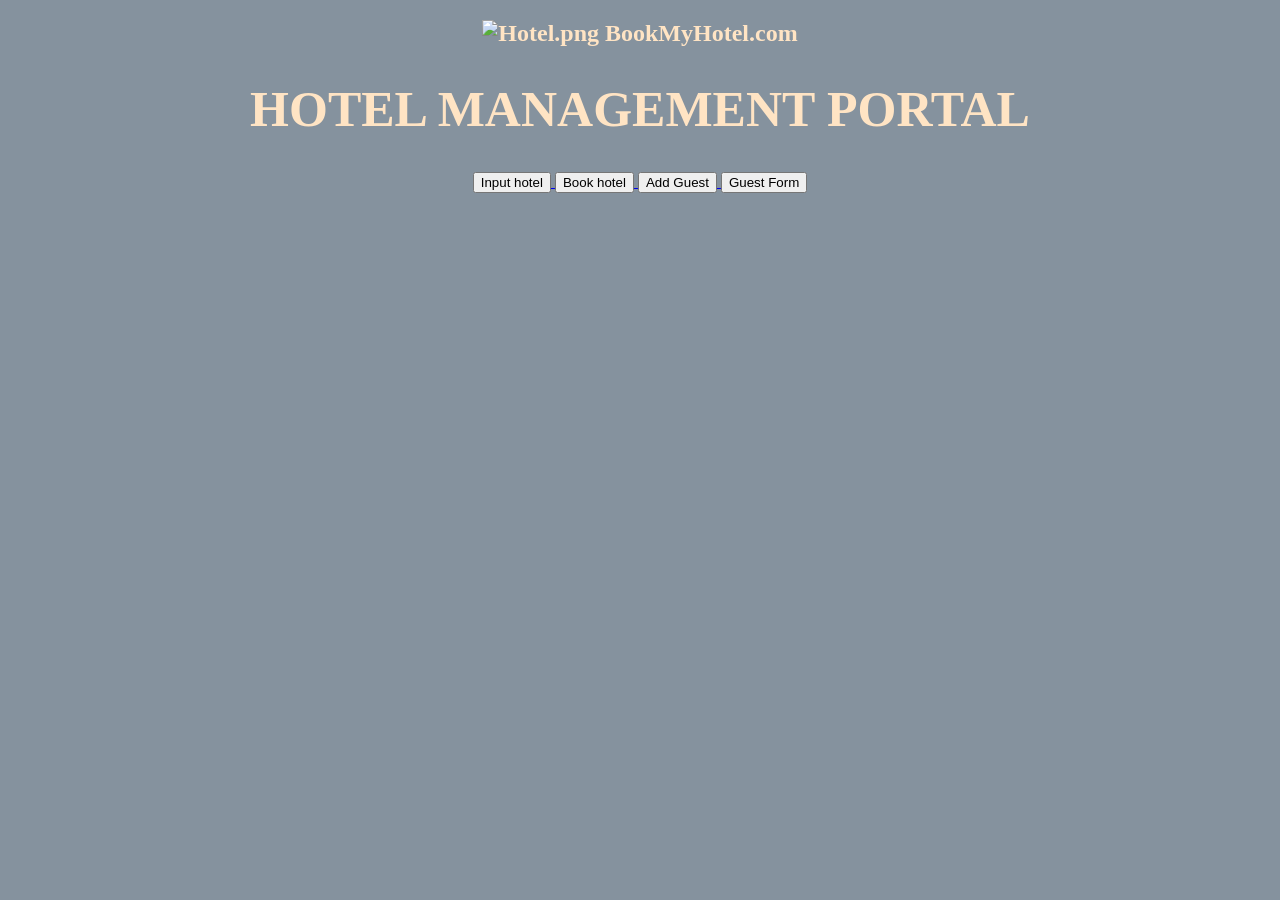
==== index.html @ 0d0ba1c0 "fixed back button" ====
<!DOCTYPE html>
<html>

<head>
  <meta charset="utf-8">
  <meta name="viewport" content="width=device-width">
  <title>Book My Hotel</title>
  <link rel="icon" type="image/x-icon"
    href="https://www.freepnglogos.com/uploads/hotel-logo-png/hotel-bed-human-symbol-with-map-icon-download-29.png">
  <link href="style.css" rel="stylesheet" type="text/css" />
</head>

<body style="text-align: center; background-color: #85929E;">
  <div class="bg-image"></div>

  <div class="bg-text">
    <h2 style="color: bisque;"><img
        src="https://www.freepnglogos.com/uploads/hotel-logo-png/hotel-bed-human-symbol-with-map-icon-download-29.png"
        alt="Hotel.png" style="height:30px; width:30px;"> BookMyHotel.com</h2>
    <h1 style="font-size:50px; color: bisque;">HOTEL MANAGEMENT PORTAL</h1>
    <a href="hotel.html">
      <button class="button">
        Input hotel
      </button>
    </a>

    <a href="booking.html">
      <button class="button">
        Book hotel
      </button>
    </a>

    <a href="guest.html">
      <button class="button">
        Add Guest
      </button>
    </a>
    <a href="form.html">
      <button class="button">
        Guest Form
      </button>
    </a>
  </div>
  <script src="https://replit.com/public/js/replit-badge.js" theme="blue" defer></script>

  <script type="module">
    // Import the functions you need from the SDKs you need
    import {initializeApp} from "https://www.gstatic.com/firebasejs/9.17.1/firebase-app.js";
    import {getAnalytics} from "https://www.gstatic.com/firebasejs/9.17.1/firebase-analytics.js";
    // TODO: Add SDKs for Firebase products that you want to use
    // https://firebase.google.com/docs/web/setup#available-libraries

    // Your web app's Firebase configuration
    // For Firebase JS SDK v7.20.0 and later, measurementId is optional
    const firebaseConfig = {
      apiKey: "AIzaSyAA-fP_sk_fjkoJ_c3bTCPmRI9GsfD-66s",
      authDomain: "hotel-management-with-ui.firebaseapp.com",
      projectId: "hotel-management-with-ui",
      storageBucket: "hotel-management-with-ui.appspot.com",
      messagingSenderId: "488934272050",
      appId: "1:488934272050:web:b50a8208bb8fee0b88e02b",
      measurementId: "G-CKE5DD1521"
    };

    // Initialize Firebase
    const app = initializeApp(firebaseConfig);
    const analytics = getAnalytics(app);
  </script>
</body>

</html>
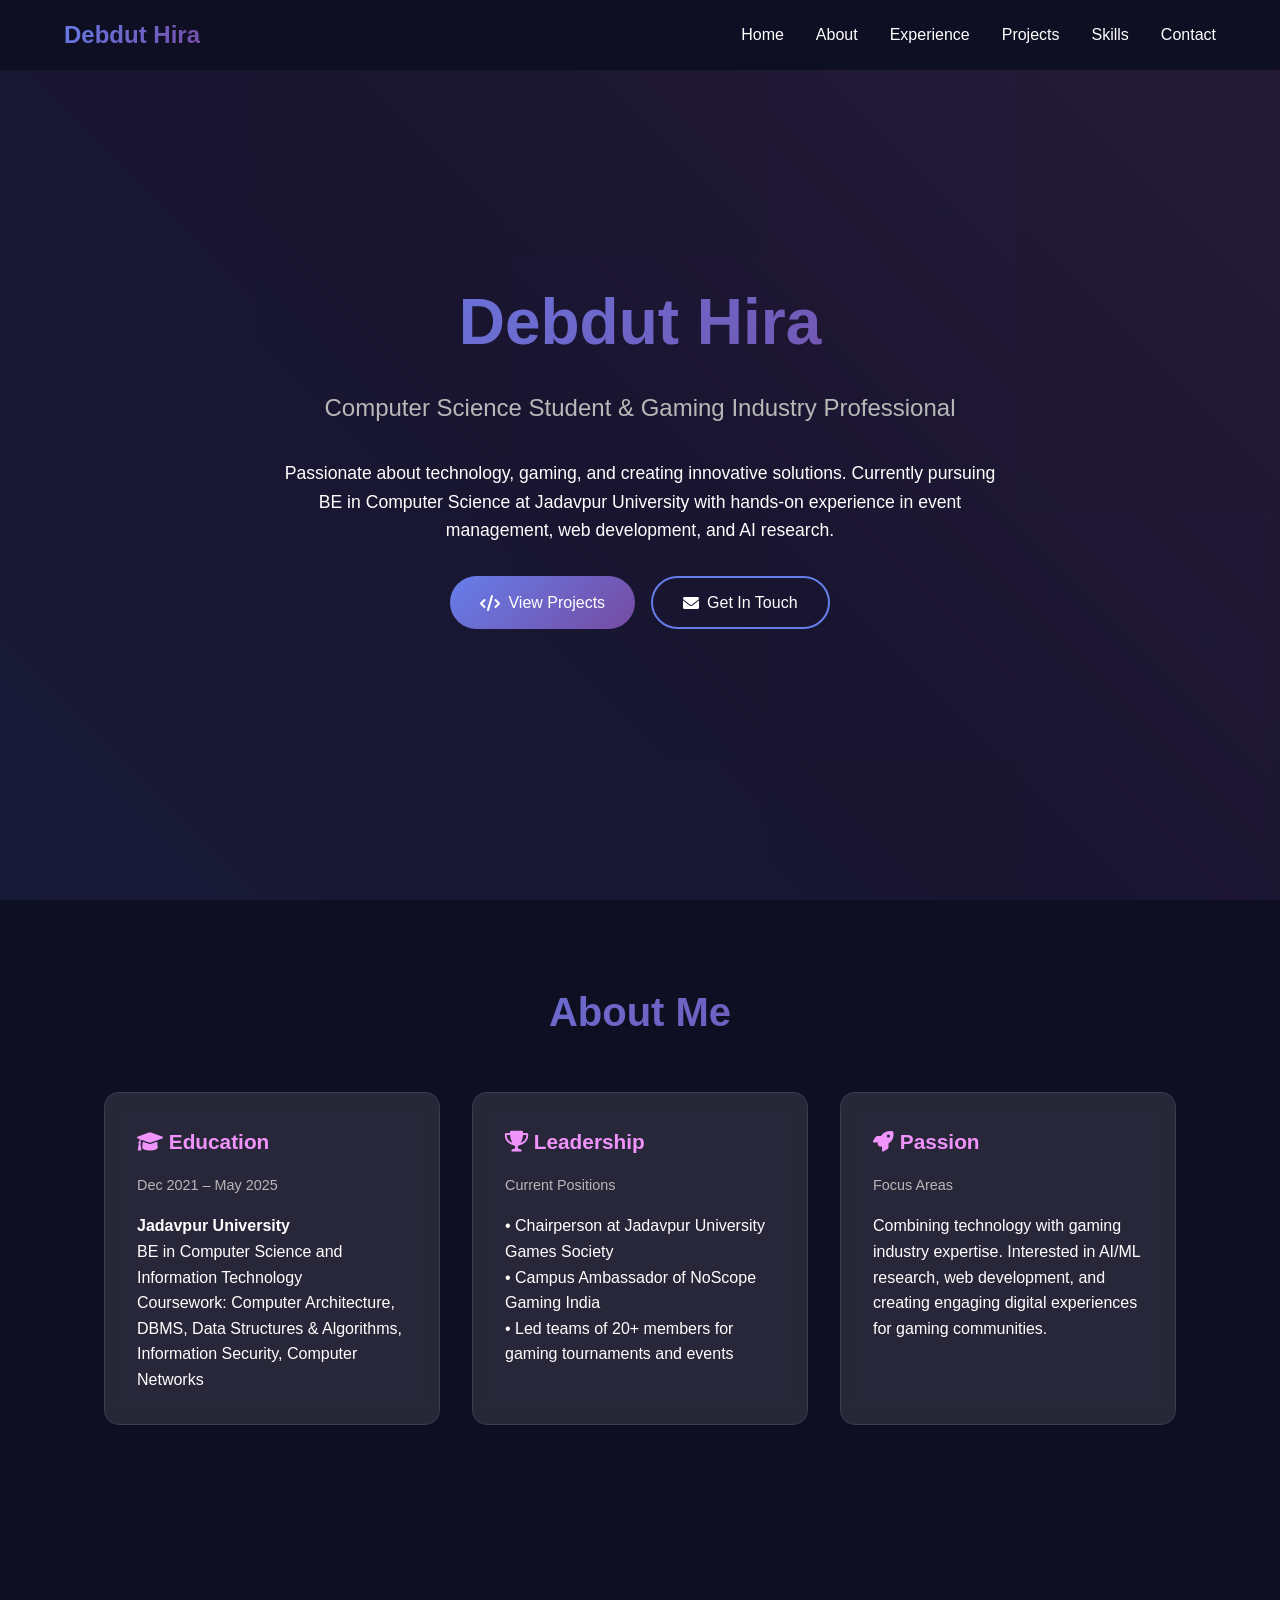
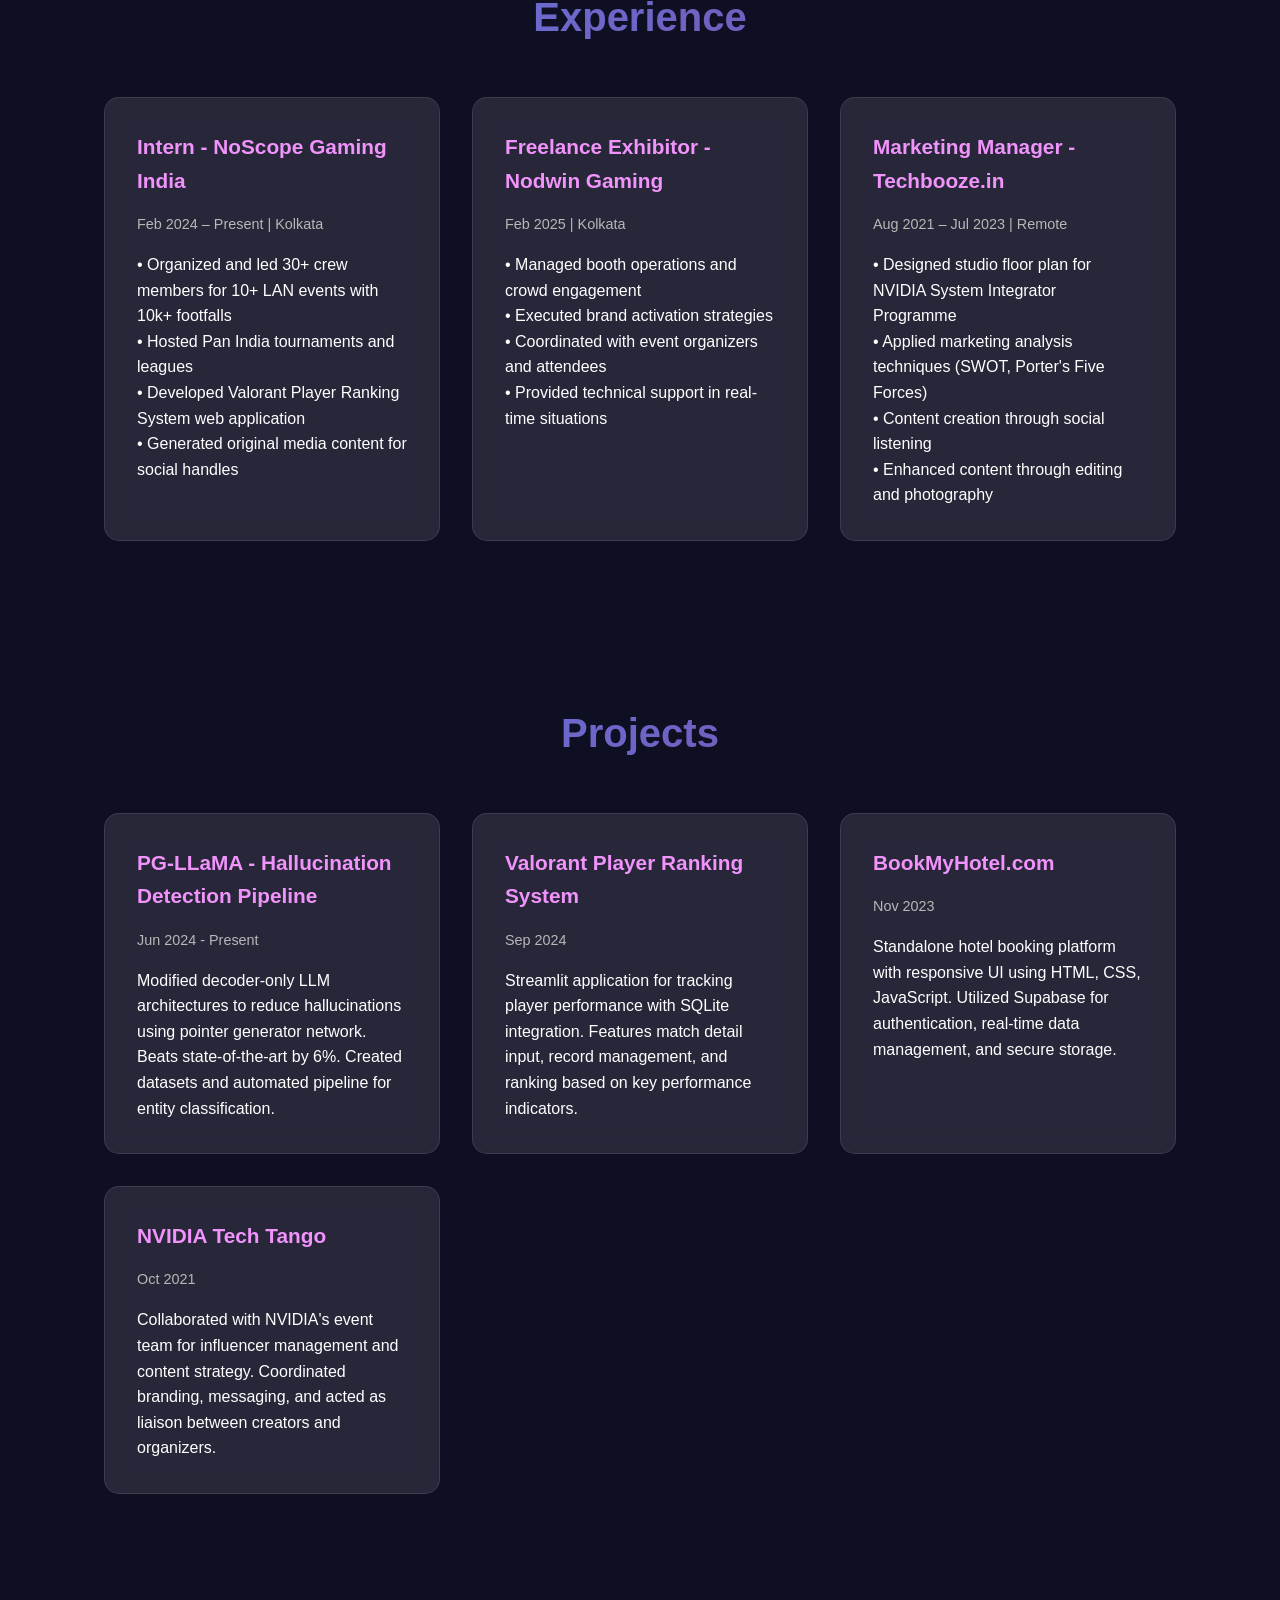
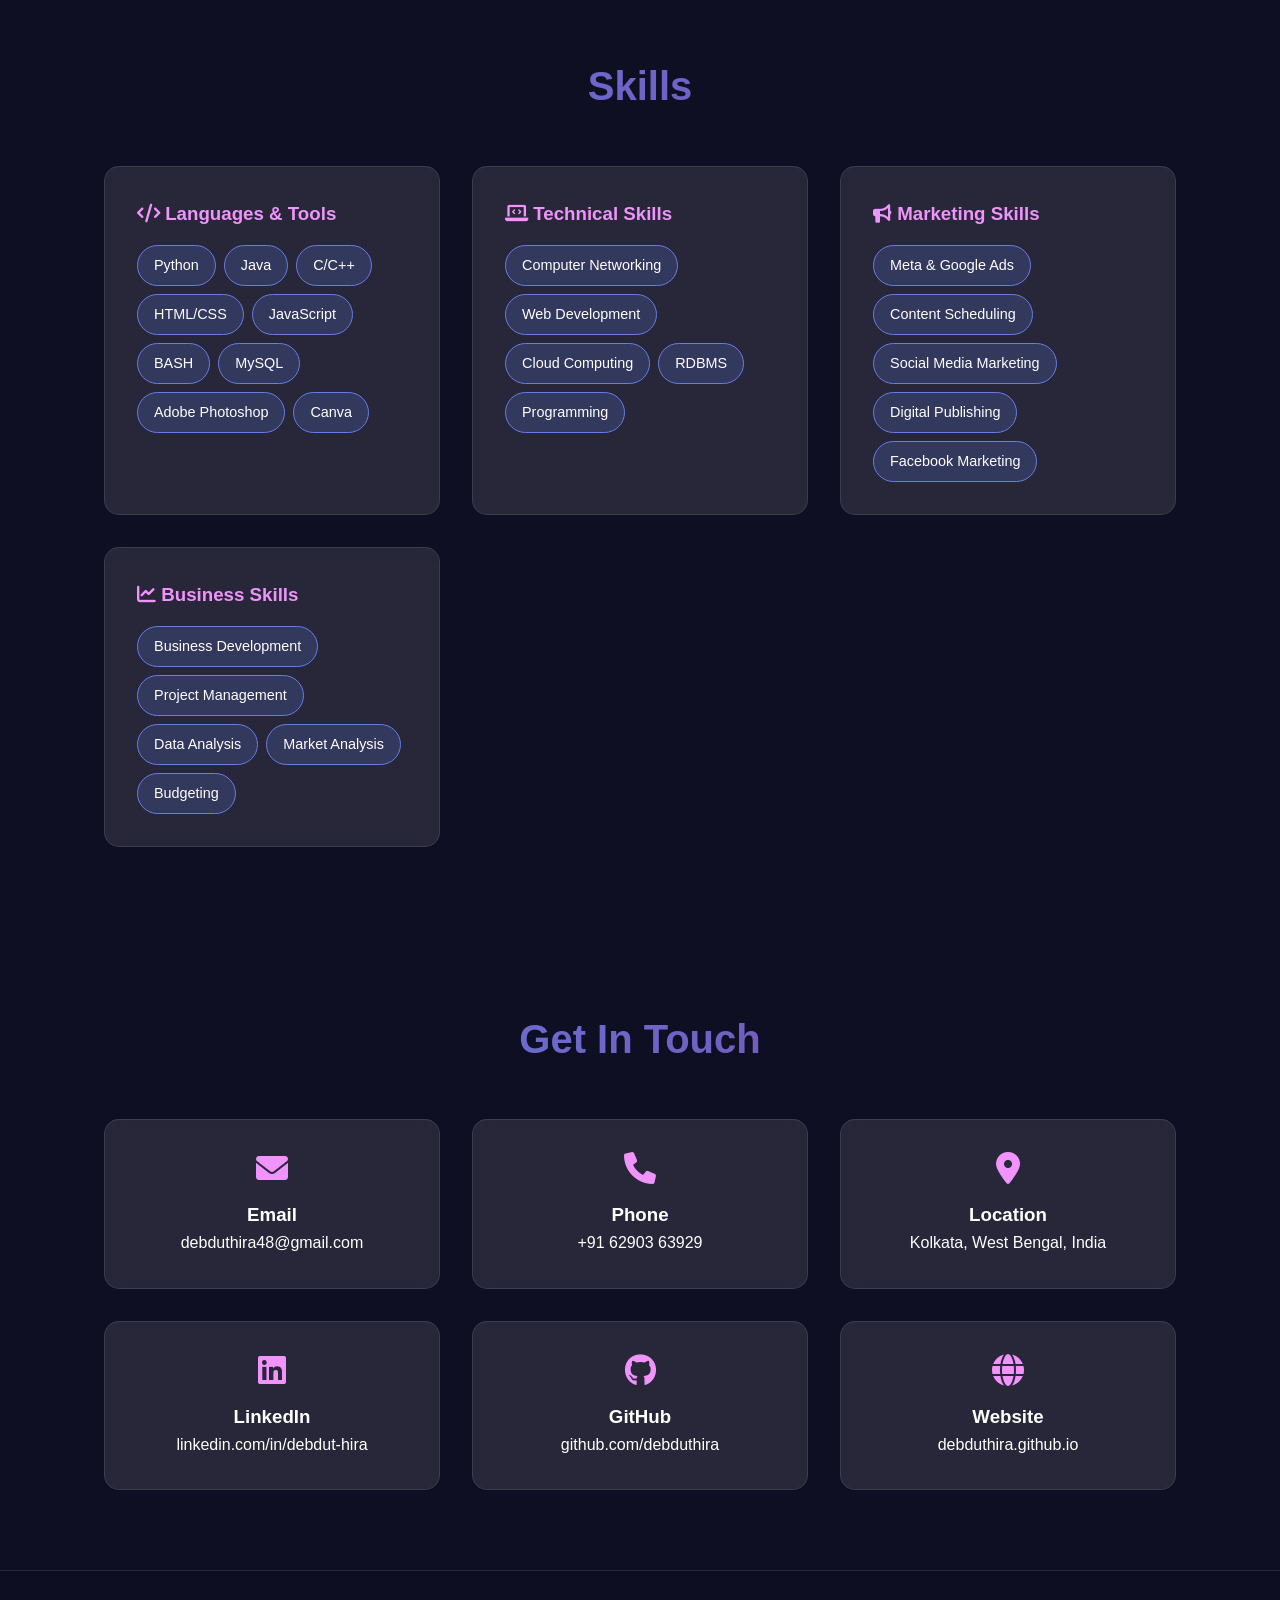
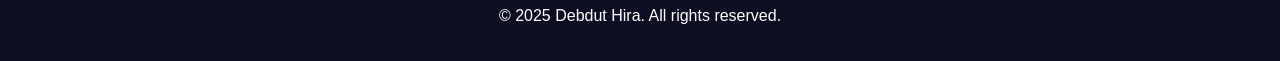
==== commit deaf07a1: "Initial Commit: Portfolio" ====
--- a/index.html
+++ b/index.html
@@ -1,71 +1,846 @@
 <!DOCTYPE html>
-<html>
-
+<html lang="en">
 <head>
-  <meta charset="utf-8">
-  <meta name="viewport" content="width=device-width">
-  <title>Book My Hotel</title>
-  <link rel="icon" type="image/x-icon"
-    href="https://www.freepnglogos.com/uploads/hotel-logo-png/hotel-bed-human-symbol-with-map-icon-download-29.png">
-  <link href="style.css" rel="stylesheet" type="text/css" />
+    <meta charset="UTF-8">
+    <meta name="viewport" content="width=device-width, initial-scale=1.0">
+    <title>Debdut Hira - Portfolio</title>
+    <link href="https://cdnjs.cloudflare.com/ajax/libs/font-awesome/6.0.0/css/all.min.css" rel="stylesheet">
+    <style>
+        * {
+            margin: 0;
+            padding: 0;
+            box-sizing: border-box;
+        }
+
+        :root {
+            --primary-color: #667eea;
+            --secondary-color: #764ba2;
+            --accent-color: #f093fb;
+            --dark-bg: #0f0f23;
+            --card-bg: rgba(255, 255, 255, 0.1);
+            --text-primary: #ffffff;
+            --text-secondary: #b8b8b8;
+            --gradient: linear-gradient(135deg, var(--primary-color), var(--secondary-color));
+        }
+
+        body {
+            font-family: 'Segoe UI', Tahoma, Geneva, Verdana, sans-serif;
+            background: var(--dark-bg);
+            color: var(--text-primary);
+            line-height: 1.6;
+            overflow-x: hidden;
+        }
+
+        /* Animated background */
+        .bg-animation {
+            position: fixed;
+            top: 0;
+            left: 0;
+            width: 100%;
+            height: 100%;
+            z-index: -1;
+            opacity: 0.1;
+        }
+
+        .bg-animation::before {
+            content: '';
+            position: absolute;
+            top: 0;
+            left: 0;
+            width: 100%;
+            height: 100%;
+            background: linear-gradient(45deg, var(--primary-color), var(--secondary-color), var(--accent-color));
+            animation: gradientShift 15s ease infinite;
+        }
+
+        @keyframes gradientShift {
+            0%, 100% { transform: translateX(-50%) translateY(-50%) rotate(0deg); }
+            50% { transform: translateX(-50%) translateY(-50%) rotate(180deg); }
+        }
+
+        /* Navigation */
+        nav {
+            position: fixed;
+            top: 0;
+            width: 100%;
+            padding: 1rem 5%;
+            background: rgba(15, 15, 35, 0.95);
+            backdrop-filter: blur(10px);
+            z-index: 1000;
+            transition: all 0.3s ease;
+        }
+
+        nav.scrolled {
+            background: rgba(15, 15, 35, 0.98);
+            box-shadow: 0 2px 20px rgba(0, 0, 0, 0.3);
+        }
+
+        .nav-container {
+            display: flex;
+            justify-content: space-between;
+            align-items: center;
+            max-width: 1200px;
+            margin: 0 auto;
+        }
+
+        .logo {
+            font-size: 1.5rem;
+            font-weight: bold;
+            background: var(--gradient);
+            -webkit-background-clip: text;
+            -webkit-text-fill-color: transparent;
+            background-clip: text;
+        }
+
+        .nav-links {
+            display: flex;
+            list-style: none;
+            gap: 2rem;
+        }
+
+        .nav-links a {
+            color: var(--text-primary);
+            text-decoration: none;
+            transition: all 0.3s ease;
+            position: relative;
+        }
+
+        .nav-links a:hover {
+            color: var(--accent-color);
+        }
+
+        .nav-links a::after {
+            content: '';
+            position: absolute;
+            bottom: -5px;
+            left: 0;
+            width: 0;
+            height: 2px;
+            background: var(--gradient);
+            transition: width 0.3s ease;
+        }
+
+        .nav-links a:hover::after {
+            width: 100%;
+        }
+
+        /* Hero Section */
+        .hero {
+            height: 100vh;
+            display: flex;
+            align-items: center;
+            justify-content: center;
+            text-align: center;
+            position: relative;
+        }
+
+        .hero-content {
+            max-width: 800px;
+            padding: 2rem;
+            animation: fadeInUp 1s ease;
+        }
+
+        .hero h1 {
+            font-size: 4rem;
+            margin-bottom: 1rem;
+            background: var(--gradient);
+            -webkit-background-clip: text;
+            -webkit-text-fill-color: transparent;
+            background-clip: text;
+            animation: slideInLeft 1s ease 0.2s both;
+        }
+
+        .hero .subtitle {
+            font-size: 1.5rem;
+            color: var(--text-secondary);
+            margin-bottom: 2rem;
+            animation: slideInRight 1s ease 0.4s both;
+        }
+
+        .hero .description {
+            font-size: 1.1rem;
+            margin-bottom: 2rem;
+            animation: fadeInUp 1s ease 0.6s both;
+        }
+
+        .cta-buttons {
+            display: flex;
+            gap: 1rem;
+            justify-content: center;
+            flex-wrap: wrap;
+            animation: fadeInUp 1s ease 0.8s both;
+        }
+
+        .btn {
+            padding: 12px 30px;
+            border: none;
+            border-radius: 50px;
+            font-size: 1rem;
+            cursor: pointer;
+            transition: all 0.3s ease;
+            text-decoration: none;
+            display: inline-flex;
+            align-items: center;
+            gap: 0.5rem;
+        }
+
+        .btn-primary {
+            background: var(--gradient);
+            color: white;
+            transform: translateY(0);
+        }
+
+        .btn-primary:hover {
+            transform: translateY(-3px);
+            box-shadow: 0 10px 25px rgba(102, 126, 234, 0.4);
+        }
+
+        .btn-secondary {
+            background: transparent;
+            color: var(--text-primary);
+            border: 2px solid var(--primary-color);
+        }
+
+        .btn-secondary:hover {
+            background: var(--primary-color);
+            transform: translateY(-3px);
+        }
+
+        /* Sections */
+        .section {
+            padding: 5rem 5%;
+            max-width: 1200px;
+            margin: 0 auto;
+        }
+
+        .section-title {
+            font-size: 2.5rem;
+            text-align: center;
+            margin-bottom: 3rem;
+            background: var(--gradient);
+            -webkit-background-clip: text;
+            -webkit-text-fill-color: transparent;
+            background-clip: text;
+        }
+
+        /* Cards */
+        .cards-grid {
+            display: grid;
+            grid-template-columns: repeat(auto-fit, minmax(300px, 1fr));
+            gap: 2rem;
+            margin-top: 2rem;
+        }
+
+        .card {
+            background: var(--card-bg);
+            padding: 2rem;
+            border-radius: 15px;
+            backdrop-filter: blur(10px);
+            border: 1px solid rgba(255, 255, 255, 0.1);
+            transition: all 0.3s ease;
+            position: relative;
+            overflow: hidden;
+        }
+
+        .card::before {
+            content: '';
+            position: absolute;
+            top: 0;
+            left: -100%;
+            width: 100%;
+            height: 100%;
+            background: linear-gradient(90deg, transparent, rgba(255, 255, 255, 0.1), transparent);
+            transition: left 0.5s ease;
+        }
+
+        .card:hover::before {
+            left: 100%;
+        }
+
+        .card:hover {
+            transform: translateY(-10px);
+            box-shadow: 0 20px 40px rgba(0, 0, 0, 0.3);
+        }
+
+        .card h3 {
+            color: var(--accent-color);
+            margin-bottom: 1rem;
+            font-size: 1.3rem;
+        }
+
+        .card .meta {
+            color: var(--text-secondary);
+            font-size: 0.9rem;
+            margin-bottom: 1rem;
+        }
+
+        /* Skills */
+        .skills-container {
+            display: grid;
+            grid-template-columns: repeat(auto-fit, minmax(250px, 1fr));
+            gap: 2rem;
+        }
+
+        .skill-category {
+            background: var(--card-bg);
+            padding: 2rem;
+            border-radius: 15px;
+            backdrop-filter: blur(10px);
+            border: 1px solid rgba(255, 255, 255, 0.1);
+        }
+
+        .skill-category h3 {
+            color: var(--accent-color);
+            margin-bottom: 1rem;
+        }
+
+        .skill-tags {
+            display: flex;
+            flex-wrap: wrap;
+            gap: 0.5rem;
+        }
+
+        .skill-tag {
+            background: rgba(102, 126, 234, 0.2);
+            padding: 0.5rem 1rem;
+            border-radius: 25px;
+            font-size: 0.9rem;
+            border: 1px solid var(--primary-color);
+            transition: all 0.3s ease;
+        }
+
+        .skill-tag:hover {
+            background: var(--primary-color);
+            transform: scale(1.05);
+        }
+
+        /* Contact */
+        .contact-info {
+            display: grid;
+            grid-template-columns: repeat(auto-fit, minmax(250px, 1fr));
+            gap: 2rem;
+            text-align: center;
+        }
+
+        .contact-item {
+            background: var(--card-bg);
+            padding: 2rem;
+            border-radius: 15px;
+            backdrop-filter: blur(10px);
+            border: 1px solid rgba(255, 255, 255, 0.1);
+            transition: all 0.3s ease;
+        }
+
+        .contact-item:hover {
+            transform: translateY(-5px);
+        }
+
+        .contact-item i {
+            font-size: 2rem;
+            color: var(--accent-color);
+            margin-bottom: 1rem;
+        }
+
+        .contact-item a {
+            color: var(--text-primary);
+            text-decoration: none;
+            transition: color 0.3s ease;
+        }
+
+        .contact-item a:hover {
+            color: var(--accent-color);
+        }
+
+        /* Footer */
+        footer {
+            background: rgba(15, 15, 35, 0.95);
+            text-align: center;
+            padding: 2rem;
+            border-top: 1px solid rgba(255, 255, 255, 0.1);
+        }
+
+        /* Animations */
+        @keyframes fadeInUp {
+            from {
+                opacity: 0;
+                transform: translateY(50px);
+            }
+            to {
+                opacity: 1;
+                transform: translateY(0);
+            }
+        }
+
+        @keyframes slideInLeft {
+            from {
+                opacity: 0;
+                transform: translateX(-100px);
+            }
+            to {
+                opacity: 1;
+                transform: translateX(0);
+            }
+        }
+
+        @keyframes slideInRight {
+            from {
+                opacity: 0;
+                transform: translateX(100px);
+            }
+            to {
+                opacity: 1;
+                transform: translateX(0);
+            }
+        }
+
+        .fade-in {
+            opacity: 0;
+            transform: translateY(50px);
+            transition: all 0.6s ease;
+        }
+
+        .fade-in.visible {
+            opacity: 1;
+            transform: translateY(0);
+        }
+
+        /* Mobile Menu */
+        .mobile-menu {
+            display: none;
+            cursor: pointer;
+            font-size: 1.5rem;
+        }
+
+        @media (max-width: 768px) {
+            .nav-links {
+                display: none;
+            }
+            
+            .mobile-menu {
+                display: block;
+            }
+            
+            .hero h1 {
+                font-size: 2.5rem;
+            }
+            
+            .hero .subtitle {
+                font-size: 1.2rem;
+            }
+            
+            .cta-buttons {
+                flex-direction: column;
+                align-items: center;
+            }
+            
+            .section {
+                padding: 3rem 5%;
+            }
+        }
+
+        /* Scroll indicator */
+        .scroll-indicator {
+            position: fixed;
+            top: 0;
+            left: 0;
+            width: 0%;
+            height: 3px;
+            background: var(--gradient);
+            z-index: 1001;
+            transition: width 0.3s ease;
+        }
+    </style>
 </head>
-
-<body style="text-align: center; background-color: #85929E;">
-  <div class="bg-image"></div>
-
-  <div class="bg-text">
-    <h2 style="color: bisque;"><img
-        src="https://www.freepnglogos.com/uploads/hotel-logo-png/hotel-bed-human-symbol-with-map-icon-download-29.png"
-        alt="Hotel.png" style="height:30px; width:30px;"> BookMyHotel.com</h2>
-    <h1 style="font-size:50px; color: bisque;">HOTEL MANAGEMENT PORTAL</h1>
-    <a href="hotel.html">
-      <button class="button">
-        Input hotel
-      </button>
-    </a>
-
-    <a href="booking.html">
-      <button class="button">
-        Book hotel
-      </button>
-    </a>
-
-    <a href="guest.html">
-      <button class="button">
-        Add Guest
-      </button>
-    </a>
-    <a href="form.html">
-      <button class="button">
-        Guest Form
-      </button>
-    </a>
-  </div>
-  <script src="https://replit.com/public/js/replit-badge.js" theme="blue" defer></script>
-
-  <script type="module">
-    // Import the functions you need from the SDKs you need
-    import {initializeApp} from "https://www.gstatic.com/firebasejs/9.17.1/firebase-app.js";
-    import {getAnalytics} from "https://www.gstatic.com/firebasejs/9.17.1/firebase-analytics.js";
-    // TODO: Add SDKs for Firebase products that you want to use
-    // https://firebase.google.com/docs/web/setup#available-libraries
-
-    // Your web app's Firebase configuration
-    // For Firebase JS SDK v7.20.0 and later, measurementId is optional
-    const firebaseConfig = {
-      apiKey: "AIzaSyAA-fP_sk_fjkoJ_c3bTCPmRI9GsfD-66s",
-      authDomain: "hotel-management-with-ui.firebaseapp.com",
-      projectId: "hotel-management-with-ui",
-      storageBucket: "hotel-management-with-ui.appspot.com",
-      messagingSenderId: "488934272050",
-      appId: "1:488934272050:web:b50a8208bb8fee0b88e02b",
-      measurementId: "G-CKE5DD1521"
-    };
-
-    // Initialize Firebase
-    const app = initializeApp(firebaseConfig);
-    const analytics = getAnalytics(app);
-  </script>
+<body>
+    <div class="bg-animation"></div>
+    <div class="scroll-indicator" id="scrollIndicator"></div>
+
+    <nav id="navbar">
+        <div class="nav-container">
+            <div class="logo">Debdut Hira</div>
+            <ul class="nav-links">
+                <li><a href="#home">Home</a></li>
+                <li><a href="#about">About</a></li>
+                <li><a href="#experience">Experience</a></li>
+                <li><a href="#projects">Projects</a></li>
+                <li><a href="#skills">Skills</a></li>
+                <li><a href="#contact">Contact</a></li>
+            </ul>
+            <div class="mobile-menu">
+                <i class="fas fa-bars"></i>
+            </div>
+        </div>
+    </nav>
+
+    <section id="home" class="hero">
+        <div class="hero-content">
+            <h1>Debdut Hira</h1>
+            <p class="subtitle">Computer Science Student & Gaming Industry Professional</p>
+            <p class="description">
+                Passionate about technology, gaming, and creating innovative solutions. 
+                Currently pursuing BE in Computer Science at Jadavpur University with hands-on experience 
+                in event management, web development, and AI research.
+            </p>
+            <div class="cta-buttons">
+                <a href="#projects" class="btn btn-primary">
+                    <i class="fas fa-code"></i> View Projects
+                </a>
+                <a href="#contact" class="btn btn-secondary">
+                    <i class="fas fa-envelope"></i> Get In Touch
+                </a>
+            </div>
+        </div>
+    </section>
+
+    <section id="about" class="section fade-in">
+        <h2 class="section-title">About Me</h2>
+        <div class="cards-grid">
+            <div class="card">
+                <h3><i class="fas fa-graduation-cap"></i> Education</h3>
+                <div class="meta">Dec 2021 – May 2025</div>
+                <p><strong>Jadavpur University</strong><br>
+                BE in Computer Science and Information Technology<br>
+                Coursework: Computer Architecture, DBMS, Data Structures & Algorithms, Information Security, Computer Networks</p>
+            </div>
+            <div class="card">
+                <h3><i class="fas fa-trophy"></i> Leadership</h3>
+                <div class="meta">Current Positions</div>
+                <p>• Chairperson at Jadavpur University Games Society<br>
+                • Campus Ambassador of NoScope Gaming India<br>
+                • Led teams of 20+ members for gaming tournaments and events</p>
+            </div>
+            <div class="card">
+                <h3><i class="fas fa-rocket"></i> Passion</h3>
+                <div class="meta">Focus Areas</div>
+                <p>Combining technology with gaming industry expertise. Interested in AI/ML research, 
+                web development, and creating engaging digital experiences for gaming communities.</p>
+            </div>
+        </div>
+    </section>
+
+    <section id="experience" class="section fade-in">
+        <h2 class="section-title">Experience</h2>
+        <div class="cards-grid">
+            <div class="card">
+                <h3>Intern - NoScope Gaming India</h3>
+                <div class="meta">Feb 2024 – Present | Kolkata</div>
+                <p>• Organized and led 30+ crew members for 10+ LAN events with 10k+ footfalls<br>
+                • Hosted Pan India tournaments and leagues<br>
+                • Developed Valorant Player Ranking System web application<br>
+                • Generated original media content for social handles</p>
+            </div>
+            <div class="card">
+                <h3>Freelance Exhibitor - Nodwin Gaming</h3>
+                <div class="meta">Feb 2025 | Kolkata</div>
+                <p>• Managed booth operations and crowd engagement<br>
+                • Executed brand activation strategies<br>
+                • Coordinated with event organizers and attendees<br>
+                • Provided technical support in real-time situations</p>
+            </div>
+            <div class="card">
+                <h3>Marketing Manager - Techbooze.in</h3>
+                <div class="meta">Aug 2021 – Jul 2023 | Remote</div>
+                <p>• Designed studio floor plan for NVIDIA System Integrator Programme<br>
+                • Applied marketing analysis techniques (SWOT, Porter's Five Forces)<br>
+                • Content creation through social listening<br>
+                • Enhanced content through editing and photography</p>
+            </div>
+        </div>
+    </section>
+
+    <section id="projects" class="section fade-in">
+        <h2 class="section-title">Projects</h2>
+        <div class="cards-grid">
+            <div class="card">
+                <h3>PG-LLaMA - Hallucination Detection Pipeline</h3>
+                <div class="meta">Jun 2024 - Present</div>
+                <p>Modified decoder-only LLM architectures to reduce hallucinations using pointer generator network. 
+                Beats state-of-the-art by 6%. Created datasets and automated pipeline for entity classification.</p>
+            </div>
+            <div class="card">
+                <h3>Valorant Player Ranking System</h3>
+                <div class="meta">Sep 2024</div>
+                <p>Streamlit application for tracking player performance with SQLite integration. 
+                Features match detail input, record management, and ranking based on key performance indicators.</p>
+            </div>
+            <div class="card">
+                <h3>BookMyHotel.com</h3>
+                <div class="meta">Nov 2023</div>
+                <p>Standalone hotel booking platform with responsive UI using HTML, CSS, JavaScript. 
+                Utilized Supabase for authentication, real-time data management, and secure storage.</p>
+            </div>
+            <div class="card">
+                <h3>NVIDIA Tech Tango</h3>
+                <div class="meta">Oct 2021</div>
+                <p>Collaborated with NVIDIA's event team for influencer management and content strategy. 
+                Coordinated branding, messaging, and acted as liaison between creators and organizers.</p>
+            </div>
+        </div>
+    </section>
+
+    <section id="skills" class="section fade-in">
+        <h2 class="section-title">Skills</h2>
+        <div class="skills-container">
+            <div class="skill-category">
+                <h3><i class="fas fa-code"></i> Languages & Tools</h3>
+                <div class="skill-tags">
+                    <span class="skill-tag">Python</span>
+                    <span class="skill-tag">Java</span>
+                    <span class="skill-tag">C/C++</span>
+                    <span class="skill-tag">HTML/CSS</span>
+                    <span class="skill-tag">JavaScript</span>
+                    <span class="skill-tag">BASH</span>
+                    <span class="skill-tag">MySQL</span>
+                    <span class="skill-tag">Adobe Photoshop</span>
+                    <span class="skill-tag">Canva</span>
+                </div>
+            </div>
+            <div class="skill-category">
+                <h3><i class="fas fa-laptop-code"></i> Technical Skills</h3>
+                <div class="skill-tags">
+                    <span class="skill-tag">Computer Networking</span>
+                    <span class="skill-tag">Web Development</span>
+                    <span class="skill-tag">Cloud Computing</span>
+                    <span class="skill-tag">RDBMS</span>
+                    <span class="skill-tag">Programming</span>
+                </div>
+            </div>
+            <div class="skill-category">
+                <h3><i class="fas fa-bullhorn"></i> Marketing Skills</h3>
+                <div class="skill-tags">
+                    <span class="skill-tag">Meta & Google Ads</span>
+                    <span class="skill-tag">Content Scheduling</span>
+                    <span class="skill-tag">Social Media Marketing</span>
+                    <span class="skill-tag">Digital Publishing</span>
+                    <span class="skill-tag">Facebook Marketing</span>
+                </div>
+            </div>
+            <div class="skill-category">
+                <h3><i class="fas fa-chart-line"></i> Business Skills</h3>
+                <div class="skill-tags">
+                    <span class="skill-tag">Business Development</span>
+                    <span class="skill-tag">Project Management</span>
+                    <span class="skill-tag">Data Analysis</span>
+                    <span class="skill-tag">Market Analysis</span>
+                    <span class="skill-tag">Budgeting</span>
+                </div>
+            </div>
+        </div>
+    </section>
+
+    <section id="contact" class="section fade-in">
+        <h2 class="section-title">Get In Touch</h2>
+        <div class="contact-info">
+            <div class="contact-item">
+                <i class="fas fa-envelope"></i>
+                <h3>Email</h3>
+                <p><a href="mailto:debduthira48@gmail.com">debduthira48@gmail.com</a></p>
+            </div>
+            <div class="contact-item">
+                <i class="fas fa-phone"></i>
+                <h3>Phone</h3>
+                <p><a href="tel:+916290363929">+91 62903 63929</a></p>
+            </div>
+            <div class="contact-item">
+                <i class="fas fa-map-marker-alt"></i>
+                <h3>Location</h3>
+                <p>Kolkata, West Bengal, India</p>
+            </div>
+            <div class="contact-item">
+                <i class="fab fa-linkedin"></i>
+                <h3>LinkedIn</h3>
+                <p><a href="https://linkedin.com/in/debdut-hira" target="_blank">linkedin.com/in/debdut-hira</a></p>
+            </div>
+            <div class="contact-item">
+                <i class="fab fa-github"></i>
+                <h3>GitHub</h3>
+                <p><a href="https://github.com/debduthira" target="_blank">github.com/debduthira</a></p>
+            </div>
+            <div class="contact-item">
+                <i class="fas fa-globe"></i>
+                <h3>Website</h3>
+                <p><a href="https://debduthira.github.io" target="_blank">debduthira.github.io</a></p>
+            </div>
+        </div>
+    </section>
+
+    <footer>
+        <p>&copy; 2025 Debdut Hira. All rights reserved.</p>
+    </footer>
+
+    <script>
+        // Smooth scrolling for navigation links
+        document.querySelectorAll('a[href^="#"]').forEach(anchor => {
+            anchor.addEventListener('click', function (e) {
+                e.preventDefault();
+                const target = document.querySelector(this.getAttribute('href'));
+                if (target) {
+                    target.scrollIntoView({
+                        behavior: 'smooth',
+                        block: 'start'
+                    });
+                }
+            });
+        });
+
+        // Navbar scroll effect
+        window.addEventListener('scroll', () => {
+            const navbar = document.getElementById('navbar');
+            const scrollIndicator = document.getElementById('scrollIndicator');
+            
+            if (window.scrollY > 50) {
+                navbar.classList.add('scrolled');
+            } else {
+                navbar.classList.remove('scrolled');
+            }
+
+            // Update scroll indicator
+            const winScroll = document.body.scrollTop || document.documentElement.scrollTop;
+            const height = document.documentElement.scrollHeight - document.documentElement.clientHeight;
+            const scrolled = (winScroll / height) * 100;
+            scrollIndicator.style.width = scrolled + '%';
+        });
+
+        // Intersection Observer for fade-in animations
+        const observerOptions = {
+            threshold: 0.1,
+            rootMargin: '0px 0px -50px 0px'
+        };
+
+        const observer = new IntersectionObserver((entries) => {
+            entries.forEach(entry => {
+                if (entry.isIntersecting) {
+                    entry.target.classList.add('visible');
+                }
+            });
+        }, observerOptions);
+
+        document.querySelectorAll('.fade-in').forEach(el => {
+            observer.observe(el);
+        });
+
+        // Add hover effects to cards
+        document.querySelectorAll('.card').forEach(card => {
+            card.addEventListener('mouseenter', function() {
+                this.style.transform = 'translateY(-10px) scale(1.02)';
+            });
+            
+            card.addEventListener('mouseleave', function() {
+                this.style.transform = 'translateY(0) scale(1)';
+            });
+        });
+
+        // Add click effects to buttons
+        document.querySelectorAll('.btn').forEach(btn => {
+            btn.addEventListener('click', function(e) {
+                const ripple = document.createElement('span');
+                const rect = this.getBoundingClientRect();
+                const size = Math.max(rect.width, rect.height);
+                const x = e.clientX - rect.left - size / 2;
+                const y = e.clientY - rect.top - size / 2;
+                
+                ripple.style.width = ripple.style.height = size + 'px';
+                ripple.style.left = x + 'px';
+                ripple.style.top = y + 'px';
+                ripple.classList.add('ripple');
+                
+                this.appendChild(ripple);
+                
+                setTimeout(() => {
+                    ripple.remove();
+                }, 600);
+            });
+        });
+
+        // Parallax effect for hero section
+        window.addEventListener('scroll', () => {
+            const scrolled = window.pageYOffset;
+            const hero = document.querySelector('.hero');
+            const rate = scrolled * -0.5;
+            
+            if (hero) {
+                hero.style.transform = `translateY(${rate}px)`;
+            }
+        });
+
+        // Dynamic typing effect for hero title
+        function typeWriter(element, text, speed = 100) {
+            let i = 0;
+            element.innerHTML = '';
+            
+            function type() {
+                if (i < text.length) {
+                    element.innerHTML += text.charAt(i);
+                    i++;
+                    setTimeout(type, speed);
+                }
+            }
+            type();
+        }
+
+        // Initialize typing effect when page loads
+        window.addEventListener('load', () => {
+            const title = document.querySelector('.hero h1');
+            if (title) {
+                const originalText = title.textContent;
+                typeWriter(title, originalText, 150);
+            }
+        });
+
+        // Add loading animation
+        window.addEventListener('load', () => {
+            document.body.classList.add('loaded');
+        });
+
+        // Add random floating animation to background
+        function createFloatingElements() {
+            const container = document.querySelector('.bg-animation');
+            
+            for (let i = 0; i < 20; i++) {
+                const element = document.createElement('div');
+                element.style.position = 'absolute';
+                element.style.width = Math.random() * 4 + 2 + 'px';
+                element.style.height = element.style.width;
+                element.style.background = 'rgba(102, 126, 234, 0.3)';
+                element.style.borderRadius = '50%';
+                element.style.left = Math.random() * 100 + '%';
+                element.style.top = Math.random() * 100 + '%';
+                element.style.animation = `float ${Math.random() * 10 + 10}s linear infinite`;
+                element.style.animationDelay = Math.random() * 10 + 's';
+                
+                container.appendChild(element);
+            }
+        }
+
+        // Add floating animation keyframes
+        const style = document.createElement('style');
+        style.textContent = `
+            @keyframes float {
+                0% { transform: translateY(100vh) rotate(0deg); opacity: 0; }
+                10% { opacity: 1; }
+                90% { opacity: 1; }
+                100% { transform: translateY(-100vh) rotate(360deg); opacity: 0; }
+            }
+            
+            .ripple {
+                position: absolute;
+                border-radius: 50%;
+                background: rgba(255, 255, 255, 0.3);
+                transform: scale(0);
+                animation: ripple-animation 0.6s linear;
+                pointer-events: none;
+            }
+            
+            @keyframes ripple-animation {
+                to {
+                    transform: scale(4);
+                    opacity: 0;
+                }
+            }
+        `;
+        document.head.appendChild(style);
+
+        createFloatingElements();
+    </script>
 </body>
-
 </html>
